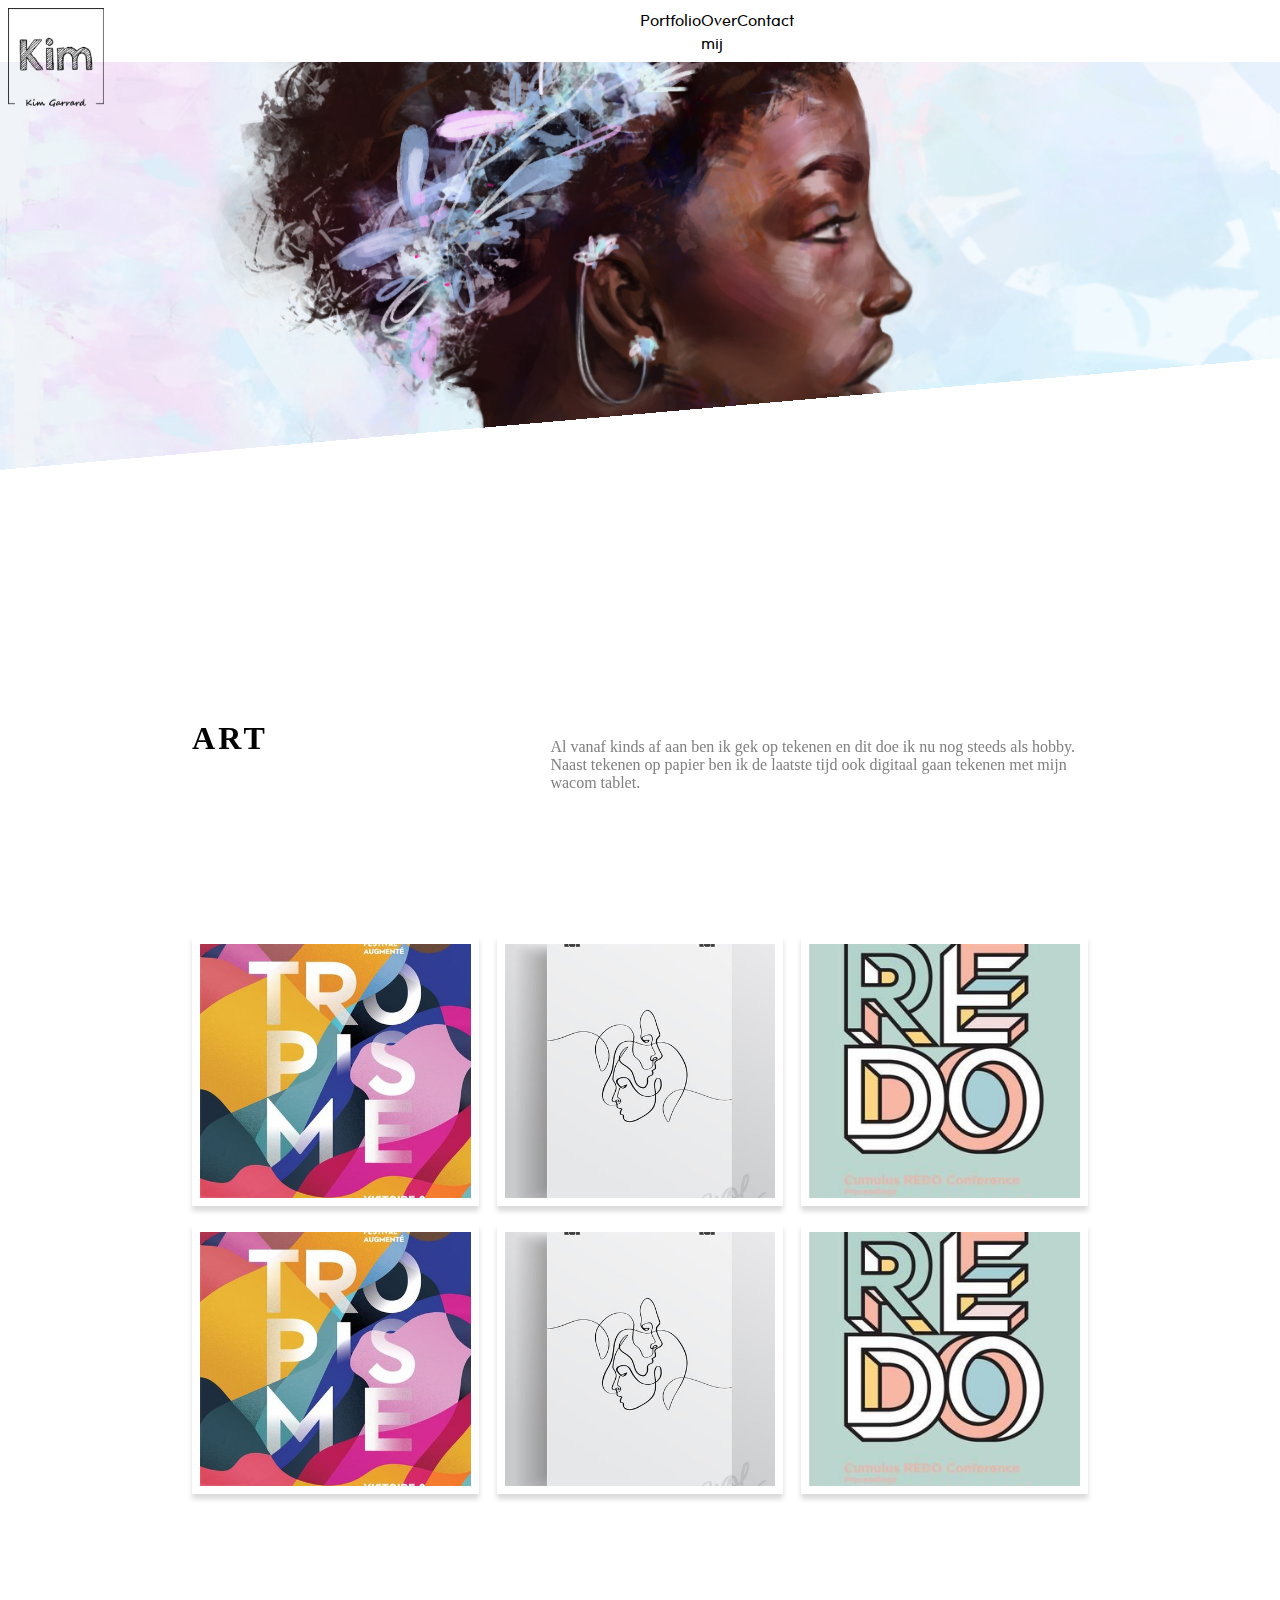
==== art.html @ 53658e79 "Update" ====
<!DOCTYPE html>
<html lang="nl">

<head>
    <meta charset="utf-8">
    <meta http-equiv="X-UA-Compatible" content="IE=edge">
    <title>Enjoin</title>
    <meta name="viewport" content="width=device-width, initial-scale=1">
    <link rel="stylesheet" href="CSS/portfolio.css">
</head>

<body>

    <nav>
        <a href="index.html"><img src="images/logo.png" alt="" class="logo"></a>
        <div>
          <a href="">Portfolio</a>
          <a href="">Over mij</a>
          <a href="">Contact</a>
      </div>
    </nav>

    <main id="art">

      <div class="firstfotodiv">
      </div>

      <div class="maindetail">

      <div class="introdiv">

        <article class="">
          <h2>Art</h2>
          <div class="projectinfo">

        </article>

        <article class="">
          <p>Al vanaf kinds af aan ben ik gek op tekenen en dit doe ik nu nog steeds als hobby. Naast tekenen op papier ben ik de
          laatste tijd ook digitaal gaan tekenen met mijn wacom tablet. </p>
        </article>

      </div>


      <div class="">

        <section class="imgrow">
          <div class="imgdiv">
            <img src="images/enjoin_insp3.jpg" alt="">
          </div>

          <div class="imgdiv">
            <img src="images/enjoin_insp2.jpg" alt="">
          </div>

          <div class="imgdiv">
            <img src="images/enjoin_insp4.jpg" alt="">
          </div>

        </section>

        <section class="imgrow">
          <div class="imgdiv">
            <img src="images/enjoin_insp3.jpg" alt="">
          </div>

          <div class="imgdiv">
            <img src="images/enjoin_insp2.jpg" alt="">
          </div>

          <div class="imgdiv">
            <img src="images/enjoin_insp4.jpg" alt="">
          </div>

        </section>

      </div>


      </div>

    </main>


    <script src="https://ajax.aspnetcdn.com/ajax/jQuery/jquery-3.4.1.min.js"></script>
    <script>

    // https://stackoverflow.com/questions/34831602/increase-element-opacity-when-user-scrolls-down-the-page
    $(window).scroll(function() {
    var scrollTop = $(this).scrollTop();

        $('.firstfotodiv').css({
          opacity: function() {
              var elementHeight = $(this).height(),
              opacity = ((elementHeight - scrollTop) / elementHeight);
              return opacity;
          }
        });
    });

    </script>

</body>

</html>
---- CSS/portfolio.css ----
* {
    box-sizing: border-box;
}

.invisible {
    opacity: 0;
}

@font-face {
    font-family: "FuturaCM";
    src: url("../fonts/Futura.ttf") format("truetype");
}

@font-face {
    font-family: "SofiaRegular";
    src: url("../fonts/SofiaProRegular.ttf") format("truetype");
}

@font-face {
    font-family: "SketchOpen";
    src: url("../fonts/KGSecondChancesSketch.ttf") format("truetype");
}

@font-face {
    font-family: "Sketch";
    src: url("../fonts/KGSecondChancesSolid.ttf") format("truetype");
}

h1, h2, h2 {
  letter-spacing: 0.1em;
  color: black;
  font-family: Avenir;
  font-size: 1.6em;
  margin: 0;
  text-transform: uppercase;
}

p {
  font-family: Avenir;
  margin: 0;
  color: grey;
}

a {
  text-decoration: none;
  color: #8ec8b4;
}

.imgdiv {
	overflow: hidden;
  object-fit: cover;
  box-shadow: 0 5px 5px rgba(0,0,0,0.15);
  border: 1em solid white;
  transition: transform 500ms ease;
}

.imgdiv img, .imgdiv video {
	width: 100%;
  height: 100%;
  object-fit: cover;
	transition: transform 500ms ease;
}

.imgdiv img:hover {
  transform: scale(1.1);
}

#realcontent {
  position: fixed;
  width: 500vw;
  height: 100vh;
  display: flex;
}

#fakecontent {
  height: 300vw;
}

body,
html {
    box-sizing: border-box;
    margin: 0;
    padding: 0;
}

nav {
    background-color: white;
    width: 100%;
    position: fixed;
    z-index: 5;
}

nav > div {
  display: flex;
  justify-content: space-around;
  padding: 0.5em 40em;
}

.logo {
    width: 6em;
    position: absolute;
    margin: 0.5em;
}

nav a {
    font-family: "SofiaRegular";
    text-decoration: none;
    font-size: 1em;
    color: black;
}

h1 {
  z-index: -2;
  margin: 0;
  transform: rotate(-90deg);
  font-size: 7em;
  display: inline-block;
  letter-spacing: 0.1em;
  margin-top: 2vh;
  font-family: "avenir black";
  color: #8ec8b4;
}

.test {
  width: 70vw;
  /* background-color: rgba(0,0,0,0.2); */
  height: 100vh;
  display: flex;
}

.background {
  background-color: #8ec8b4;
}

.kim {
  width: 50vw;
  /* object-fit: cover; */
}

.mijnwerk {
  display: flex;
  /* overflow-x: auto; */
  flex-wrap: nowrap;
  justify-content: flex-start;
  align-items: center;
  height: 100vh;
}

.mijnwerk .imgdiv {
	border-bottom: 8em solid white;
}

.mijnwerk article {
  width: 35vw;
  height: 70vh;
  border: 1em solid white;
  flex-shrink: 0;
}

.imgbox {
  background-image: url(../images/BackgroundCanvas.png);
  background-size: 120%;
  background-color: #cccccc;
  height: 100%;
}

.imgbox > a {
  width: 100%;
  height: 100%;
  display: flex;
  justify-content: center;
}

.imgbox > a img {
  width: 100%;
  object-fit: contain;
}

.hoverimg {
  object-fit: cover !important;
}

.mijnwerk a {
  text-align: center;
  text-decoration: none;
}

.mijnwerk section {
  /* margin-top: -10vh; */
  position: absolute;
  z-index: 2;
  /* background-image: -webkit-linear-gradient(93deg, white 60%, rgba(0, 0, 0, 0) 0%); */
  /* box-shadow: 0 4px 8px 0 rgba(0, 0, 0, 0.1); */
}

.mijnwerk h2 {
  letter-spacing: 0.1em;
  color: black;
  font-family: Avenir;
  font-size: 1.6em;
  margin: 0;
  padding-top: 4vh;
  transition: 0.3s;
}














/* DETAILPAGINA */

.maindetail {
  background-image: -webkit-linear-gradient(95deg, white 86%, rgba(0, 0, 0, 0) 0%);
  background-size: 120%;
  position: absolute;
  z-index: 0;
  width: 100vw;
  padding-left: 15vw;
  padding-right: 15vw;
  margin-top: 28vh;
  /* height: 150vh; */
  padding-top: 40vh;
}

.maindetail > div {
  margin-top: 12vh;
}

.maindetail > div:last-of-type{
  margin-bottom: 20vh;
}

.maindetail > div article p {
  margin-top: 2vh;
}

.projectinfo {
  margin-top: 2vh;
  display: flex;
  justify-content: space-between;
}

.projectinfo div {
  width: 40%;
}

.projectinfo div p:nth-of-type(1) {
  font-size: 1.1em;
  font-weight: bold;
  color: #8ec8b4;
}

.introdiv {
  display: flex;
  justify-content: space-between;
}

.introdiv h2 {
  font-size: 2em;
}

.introdiv article:nth-of-type(1) {
  width: 30%;
}

.introdiv article:nth-of-type(2) {
  width: 60%;
}

.introdiv article:nth-of-type(2) p {
  margin-bottom: 4vh;
}

.button {
  background-color: #8ec8b4;
  padding: 1em;
  border-radius: 0.5em;
  text-decoration: none;
  color: black;
  font-family: "avenir";
  transform: 0.5s ease;
}

.button:hover {
  background-color: #aee3d1;
}

.imgandtext {
  display: flex;
  justify-content: space-between;
}

.imgandtext div:nth-of-type(1) {
  width: 50%;
  height: 50vh;
  /* background-color: black; */
}

.imgandtext img {
  width: 100%;
  height: 100%;
  object-fit: cover;
}

.imgandtext article {
  width: 40%;
}

.imgrow {
  display: flex;
  justify-content: space-between;
  margin-top: 2vh;
}

.imgrow .imgdiv {
  width: 32%;
  border: 0.5em solid white;
  height: 30vh;
}

.videodiv {
  height: 46vh !important;
}

#dinner .firstfotodiv {
  background: url(../images/dinner2.jpg) no-repeat center 90%;
  height: 75vh;
  width: 100vw;
  overflow: hidden;
  position: fixed;
  z-index: -2;
  background-size: cover;
}

#enjoin .maindetail {
  margin-top: 31vh;
  padding-top: 40vh;
  height: auto;
}

#enjoin .firstfotodiv {
  background: url(../images/enjoinc.png) no-repeat center 90%;
  height: 75vh;
  width: 100vw;
  overflow: hidden;
  position: fixed;
  z-index: -2;
  background-size: cover;
}

#enjoin .imgrow .imgdiv {
  height: 35vh;
  width: 23.5%;
}

#enjoin .imgandtext article {
  width: 35%;
}

#enjoin .imgandtext .imgrow {
  width: 60%;
}

.imgdivenjoin {
  width: 35% !important;
  height: 80vh !important;
}

.articleenjoin {
  width: 60% !important;
}

#art .firstfotodiv {
  background: url(../images/artb.png) no-repeat center center;
  height: 75vh;
  width: 100vw;
  overflow: hidden;
  position: fixed;
  z-index: -2;
  background-size: cover;
}
/* 
#art .imgrow .imgdiv {
  height: 35vh;
  width: 23.5%;
} */



















/* RESPONSIVE */

@media (min-width: 20em) and (max-width: 47em) {

  .imgbox {
    height: 70%;
  }

  .mijnwerk article:nth-of-type(1) > div {
    background: url(../images/dinnerb.png) no-repeat center center;
    background-size: cover;
  }

  .mijnwerk article:nth-of-type(2) > div {
    background: url(../images/enjoinb.png) no-repeat center center;
    background-size: cover;
  }

  .mijnwerk article:nth-of-type(3) > div {
    background: url(../images/artb.png) no-repeat center center;
    background-size: cover;
  }

  .mijnwerk article:nth-of-type(4) > div {
    background: url(../images/etnischprofilerenb.png) no-repeat center center;
    background-size: cover;
  }

  .mijnwerk article:nth-of-type(5) > div {
    background: url(../images/schoenenb.png) no-repeat center center;
    background-size: cover;
  }

  .mijnwerk article:nth-of-type(6) > div {
    background: url(../images/wittewebsiteb.png) no-repeat center center;
    background-size: cover;
  }

  .mijnwerk article:nth-of-type(7) > div {
    background: url(../images/extrab.png) no-repeat center center;
    background-size: cover;
  }

  .mijnwerk article:nth-of-type(8) > div {
    background: url(../images/nemob.png) no-repeat center center;
    background-size: cover;
  }

  .mijnwerk article:nth-of-type(9) > div {
    background: url(../images/orcab.png) no-repeat center center;
    background-size: cover;
  }

  .imgbox a img {
    display: none;
  }

  #fakecontent {
    height: 1000vw;
  }

  .mijnwerk article {
      width: 85vw;
  }

}
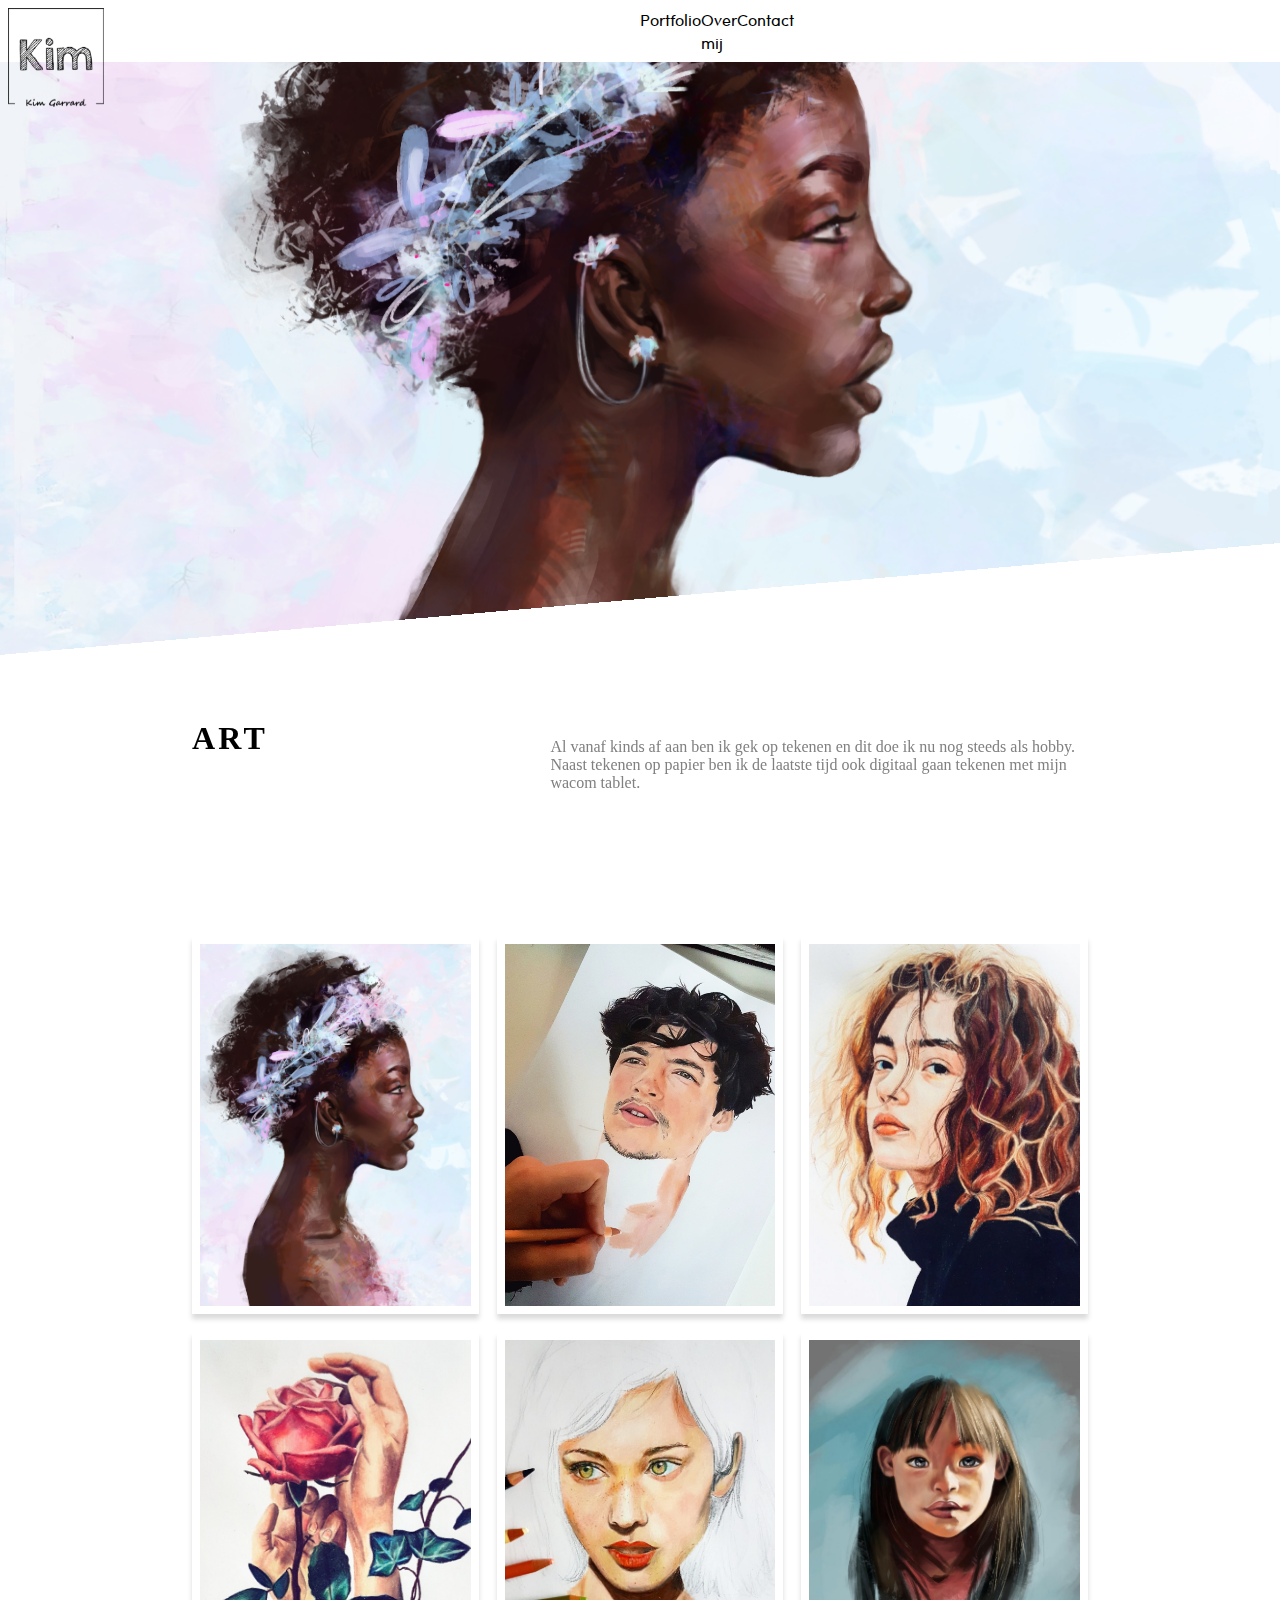
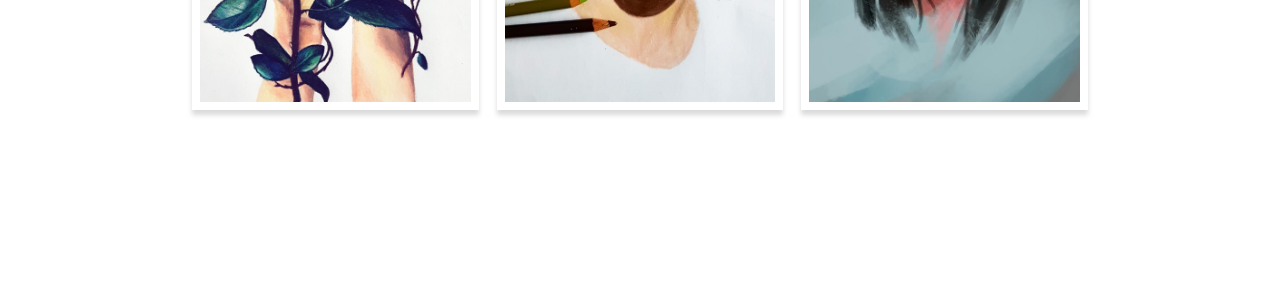
==== commit 3643b6d3: "art done" ====
--- a/art.html
+++ b/art.html
@@ -47,30 +47,30 @@
 
         <section class="imgrow">
           <div class="imgdiv">
-            <img src="images/enjoin_insp3.jpg" alt="">
+            <img src="images/artb.png" alt="">
           </div>
 
           <div class="imgdiv">
-            <img src="images/enjoin_insp2.jpg" alt="">
+            <img src="images/art4.jpeg" alt="">
           </div>
 
           <div class="imgdiv">
-            <img src="images/enjoin_insp4.jpg" alt="">
+            <img src="images/art2.jpeg" alt="">
           </div>
 
         </section>
 
         <section class="imgrow">
           <div class="imgdiv">
-            <img src="images/enjoin_insp3.jpg" alt="">
+            <img src="images/art5.jpeg" alt="">
           </div>
 
           <div class="imgdiv">
-            <img src="images/enjoin_insp2.jpg" alt="">
+            <img src="images/art1.jpeg" alt="">
           </div>
 
           <div class="imgdiv">
-            <img src="images/enjoin_insp4.jpg" alt="">
+            <img src="images/art3.jpeg" alt="">
           </div>
 
         </section>
--- a/CSS/portfolio.css
+++ b/CSS/portfolio.css
@@ -379,6 +379,12 @@
   width: 60% !important;
 }
 
+#art .maindetail {
+  margin-top: 48vh;
+  padding-top: 20vh;
+  height: auto;
+}
+
 #art .firstfotodiv {
   background: url(../images/artb.png) no-repeat center center;
   height: 75vh;
@@ -388,11 +394,10 @@
   z-index: -2;
   background-size: cover;
 }
-/* 
+
 #art .imgrow .imgdiv {
-  height: 35vh;
-  width: 23.5%;
-} */
+  height: 42vh;
+}
 
 
 
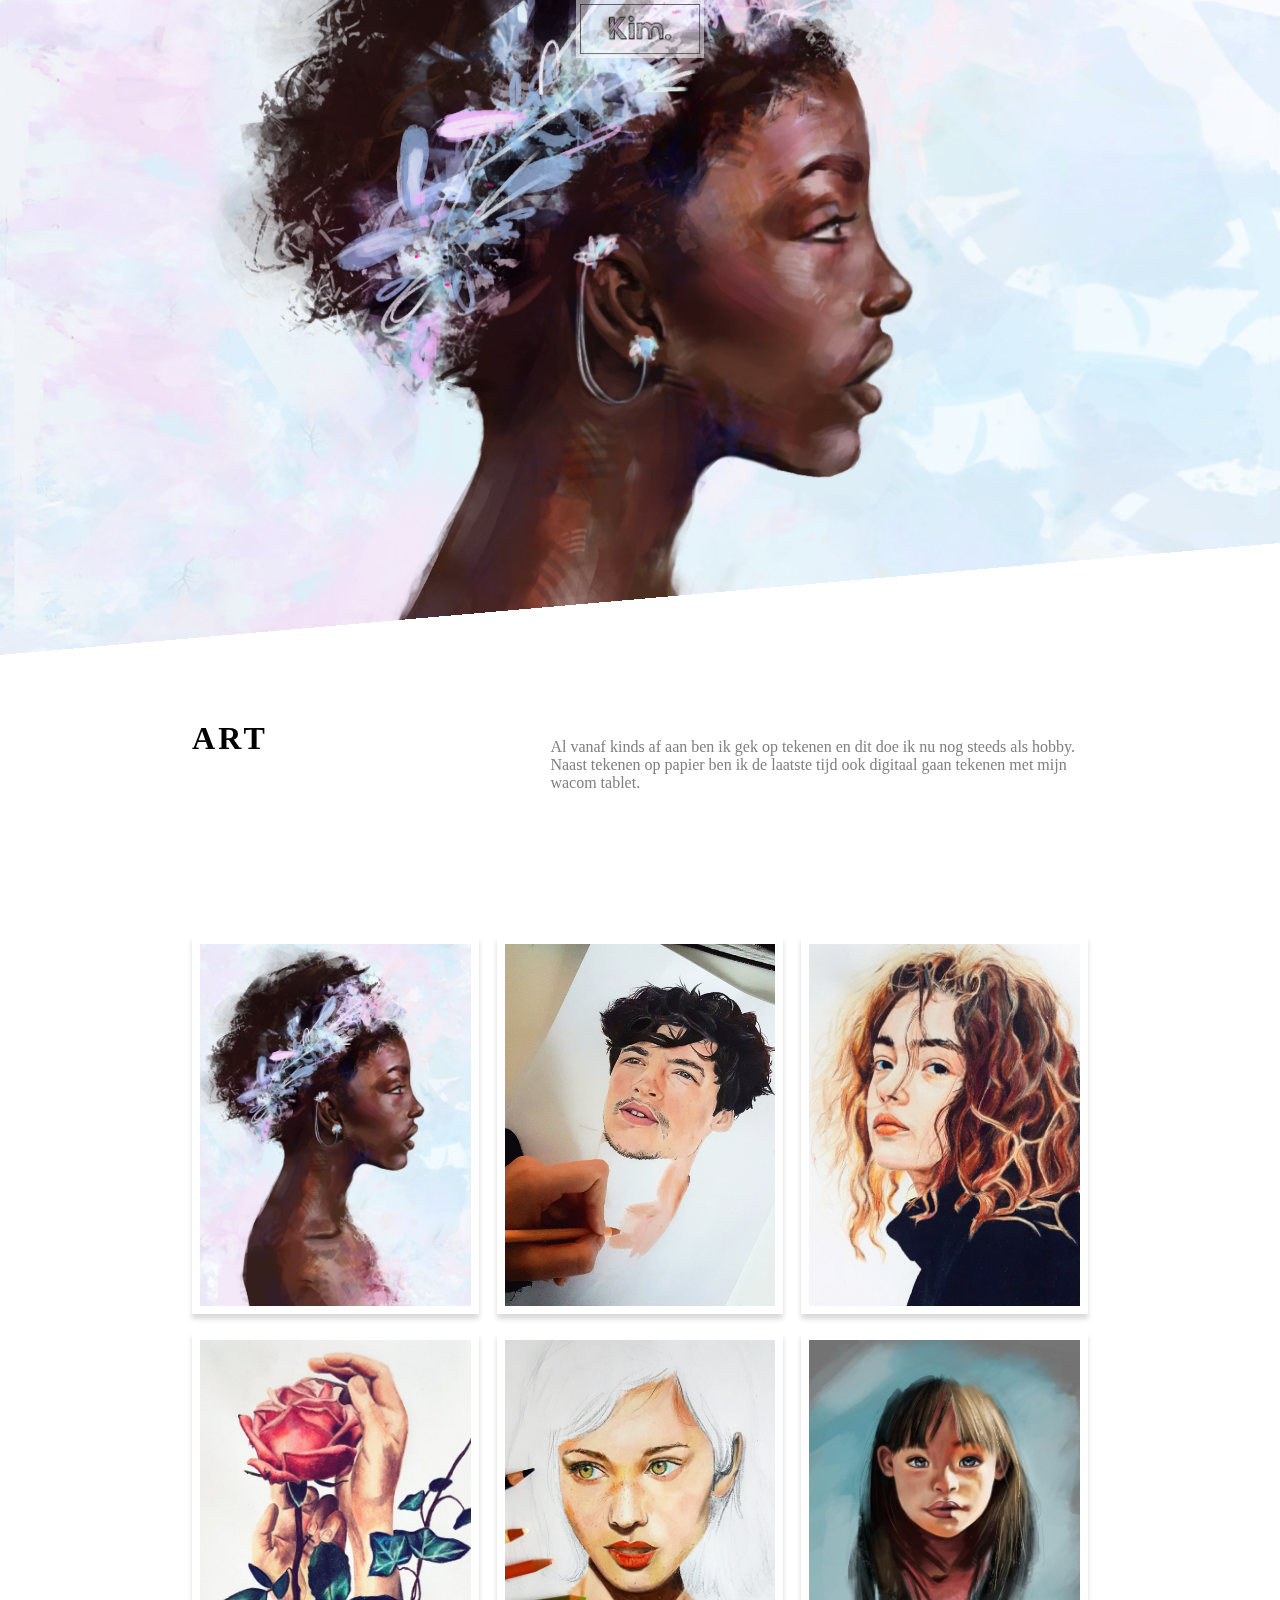
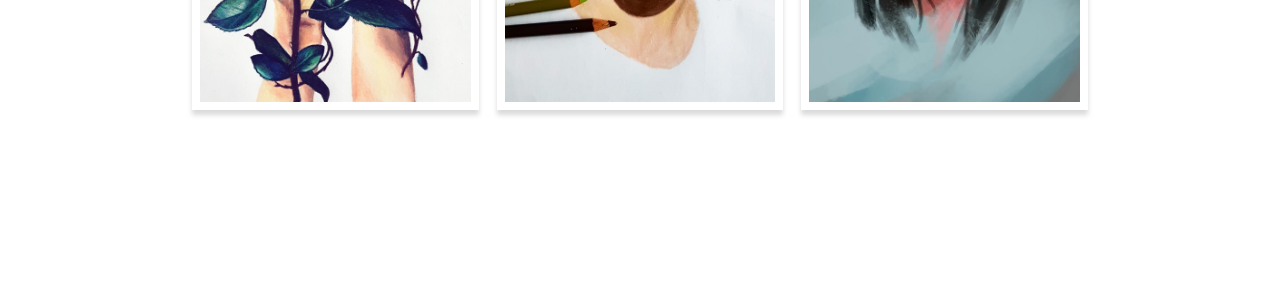
==== commit d56ec063: "Update" ====
--- a/art.html
+++ b/art.html
@@ -4,20 +4,16 @@
 <head>
     <meta charset="utf-8">
     <meta http-equiv="X-UA-Compatible" content="IE=edge">
-    <title>Enjoin</title>
+    <title>Portfolio Kim Garrard</title>
     <meta name="viewport" content="width=device-width, initial-scale=1">
     <link rel="stylesheet" href="CSS/portfolio.css">
+    <link rel="shortcut icon" type="image/png" href="images/favicon2.png"/>
 </head>
 
 <body>
 
     <nav>
-        <a href="index.html"><img src="images/logo.png" alt="" class="logo"></a>
-        <div>
-          <a href="">Portfolio</a>
-          <a href="">Over mij</a>
-          <a href="">Contact</a>
-      </div>
+        <a href="index.html"><img src="images/logo9.png" alt="" class="logo"></a>
     </nav>
 
     <main id="art">
--- a/CSS/portfolio.css
+++ b/CSS/portfolio.css
@@ -5,6 +5,11 @@
 .invisible {
     opacity: 0;
 }
+
+@font-face {
+    font-family: 'DayPosterBlackNF';
+    src:  url('styles/DayPosterBlackNF.ttf') format('truetype');
+  }
 
 @font-face {
     font-family: "FuturaCM";
@@ -26,7 +31,7 @@
     src: url("../fonts/KGSecondChancesSolid.ttf") format("truetype");
 }
 
-h1, h2, h2 {
+h1, h2 {
   letter-spacing: 0.1em;
   color: black;
   font-family: Avenir;
@@ -46,6 +51,20 @@
   color: #8ec8b4;
 }
 
+.mijnwerk article {
+  width: 35vw;
+  height: 70vh;
+  border: 1em solid white;
+  flex-shrink: 0;
+}
+
+.imgbox {
+  background-image: url(../images/BackgroundCanvas.png);
+  background-size: 120%;
+  background-color: #cccccc;
+  height: 100%;
+}
+
 .imgdiv {
 	overflow: hidden;
   object-fit: cover;
@@ -73,7 +92,7 @@
 }
 
 #fakecontent {
-  height: 300vw;
+  height: 340vw;
 }
 
 body,
@@ -84,22 +103,26 @@
 }
 
 nav {
-    background-color: white;
+    /* background-color: white; */
     width: 100%;
     position: fixed;
     z-index: 5;
-}
-
-nav > div {
+    display: flex;
+    justify-content: center;
+}
+
+/* nav > div {
   display: flex;
   justify-content: space-around;
   padding: 0.5em 40em;
-}
+} */
 
 .logo {
-    width: 6em;
-    position: absolute;
-    margin: 0.5em;
+    background-color: rgba(255,255,255,0.5);
+    width: 8em;
+    mix-blend-mode: darken;
+    /* position: absolute; */
+    /* margin: 0.5em; */
 }
 
 nav a {
@@ -108,6 +131,14 @@
     font-size: 1em;
     color: black;
 }
+
+/* .titel {
+  position: absolute;
+  z-index: 5 !important;
+  left: 30vw !important;
+  top: 40vh !important;
+  z-index: -2 !important;
+} */
 
 h1 {
   z-index: -2;
@@ -130,11 +161,45 @@
 
 .background {
   background-color: #8ec8b4;
+  height: 100vh;
+}
+
+.background > div {
+  width: 40vw;
+  position: absolute;
+  top: 10vh;
+  left: 5vw;
+}
+
+.background > div div {
+  width: 20vw;
+  margin-top: 5vh;
+}
+
+.background > div div p {
+  font-size: 1.2em;
+  margin-bottom: 4vh;
+}
+
+.background a {
+  padding: 1em 2em;
+  background-color: #e1f1eb;
+  border-radius: 0.5em;
+  color: black;
+  font-family: "avenir";
+}
+
+.background h2 {
+  top: 20vh;
+  font-size: 3em;
 }
 
 .kim {
+  height: 100vh;
+  left: 0;
   width: 50vw;
-  /* object-fit: cover; */
+  bottom: 0;
+  object-fit: cover;
 }
 
 .mijnwerk {
@@ -227,7 +292,6 @@
   padding-left: 15vw;
   padding-right: 15vw;
   margin-top: 28vh;
-  /* height: 150vh; */
   padding-top: 40vh;
 }
 
@@ -302,7 +366,6 @@
 .imgandtext div:nth-of-type(1) {
   width: 50%;
   height: 50vh;
-  /* background-color: black; */
 }
 
 .imgandtext img {
@@ -331,6 +394,12 @@
   height: 46vh !important;
 }
 
+#dinner .maindetail {
+  margin-top: 26vh;
+  padding-top: 40vh;
+  height: auto;
+}
+
 #dinner .firstfotodiv {
   background: url(../images/dinner2.jpg) no-repeat center 90%;
   height: 75vh;
@@ -399,6 +468,160 @@
   height: 42vh;
 }
 
+#etnischprofileren .maindetail {
+  margin-top: 24vh;
+  padding-top: 46vh;
+  height: auto;
+}
+
+#etnischprofileren .firstfotodiv {
+  background: url(../images/etnischprofilerenc.png) no-repeat center 40%;
+  height: 75vh;
+  width: 100vw;
+  overflow: hidden;
+  position: fixed;
+  z-index: -2;
+  background-size: cover;
+}
+
+.imgrowetnisch .imgdiv {
+  height: 30vh;
+  background-color: #191919;
+}
+
+.imgrowetnisch .imgdiv img {
+  object-fit: contain;
+}
+
+.videodivetnischprofileren {
+  margin-top: 5vh !important;
+  height: 70vh !important;
+}
+
+#schoenen .maindetail {
+  margin-top: 7vh;
+  padding-top: 60vh;
+  height: auto;
+}
+
+#schoenen .firstfotodiv {
+  background: url(../images/schoenenb.png) no-repeat center 70%;
+  height: 75vh;
+  width: 100vw;
+  overflow: hidden;
+  position: fixed;
+  z-index: -2;
+  background-size: cover;
+}
+
+.imgrowschoenen div {
+  height: 35vh !important;
+}
+
+.imgdivschoenen {
+  width: 30% !important;
+  height: 25vh !important;
+  border: 0.5em solid white !important;
+}
+
+.articleschoenen {
+  width: 25vw !important;
+}
+
+.imgandtextschoenen div:nth-of-type(1) {
+  width: 60%;
+  height: 50vh;
+}
+
+.imgandtextschoenen article {
+  width: 30%;
+}
+
+#wittewebsite .maindetail {
+  margin-top: 26vh;
+  padding-top: 46vh;
+  height: auto;
+}
+
+#wittewebsite .firstfotodiv {
+  background: url(../images/wittewebsitec.jpg) no-repeat center 60%;
+  height: 75vh;
+  width: 100vw;
+  overflow: hidden;
+  position: fixed;
+  z-index: -2;
+  background-size: cover;
+}
+
+.imgrowww div {
+  height: 26vh !important;
+}
+
+.videodivww {
+  width: 60% !important;
+  height: 48vh !important;
+}
+
+.imgandtextww article {
+  width: 30% !important;
+}
+
+#extra .maindetail {
+  margin-top: 50vh;
+  padding-top: 20vh;
+  height: auto;
+}
+
+#extra .firstfotodiv {
+  background: url(../images/extrab.png) no-repeat center 40%;
+  height: 75vh;
+  width: 100vw;
+  overflow: hidden;
+  position: fixed;
+  z-index: -2;
+  background-size: cover;
+}
+
+#orca .maindetail {
+  margin-top: 49vh;
+  padding-top: 20vh;
+  height: auto;
+}
+
+#orca .firstfotodiv {
+  background: url(../images/orcab.png) no-repeat center center;
+  height: 75vh;
+  width: 100vw;
+  overflow: hidden;
+  position: fixed;
+  z-index: -2;
+  background-size: cover;
+}
+
+#nemo .maindetail {
+  margin-top: 28vh;
+  padding-top: 42vh;
+  height: auto;
+}
+
+#nemo .firstfotodiv {
+  background: url(../images/nemob.png) no-repeat center 25%;
+  height: 75vh;
+  width: 100vw;
+  overflow: hidden;
+  position: fixed;
+  z-index: -2;
+  background-size: cover;
+}
+
+.imgrownemo div, .imgrownemo2 div {
+  height: 35vh !important;
+}
+
+.imgrownemo div img:hover {
+  transform: scale(1.15);
+}
+
 
 
 
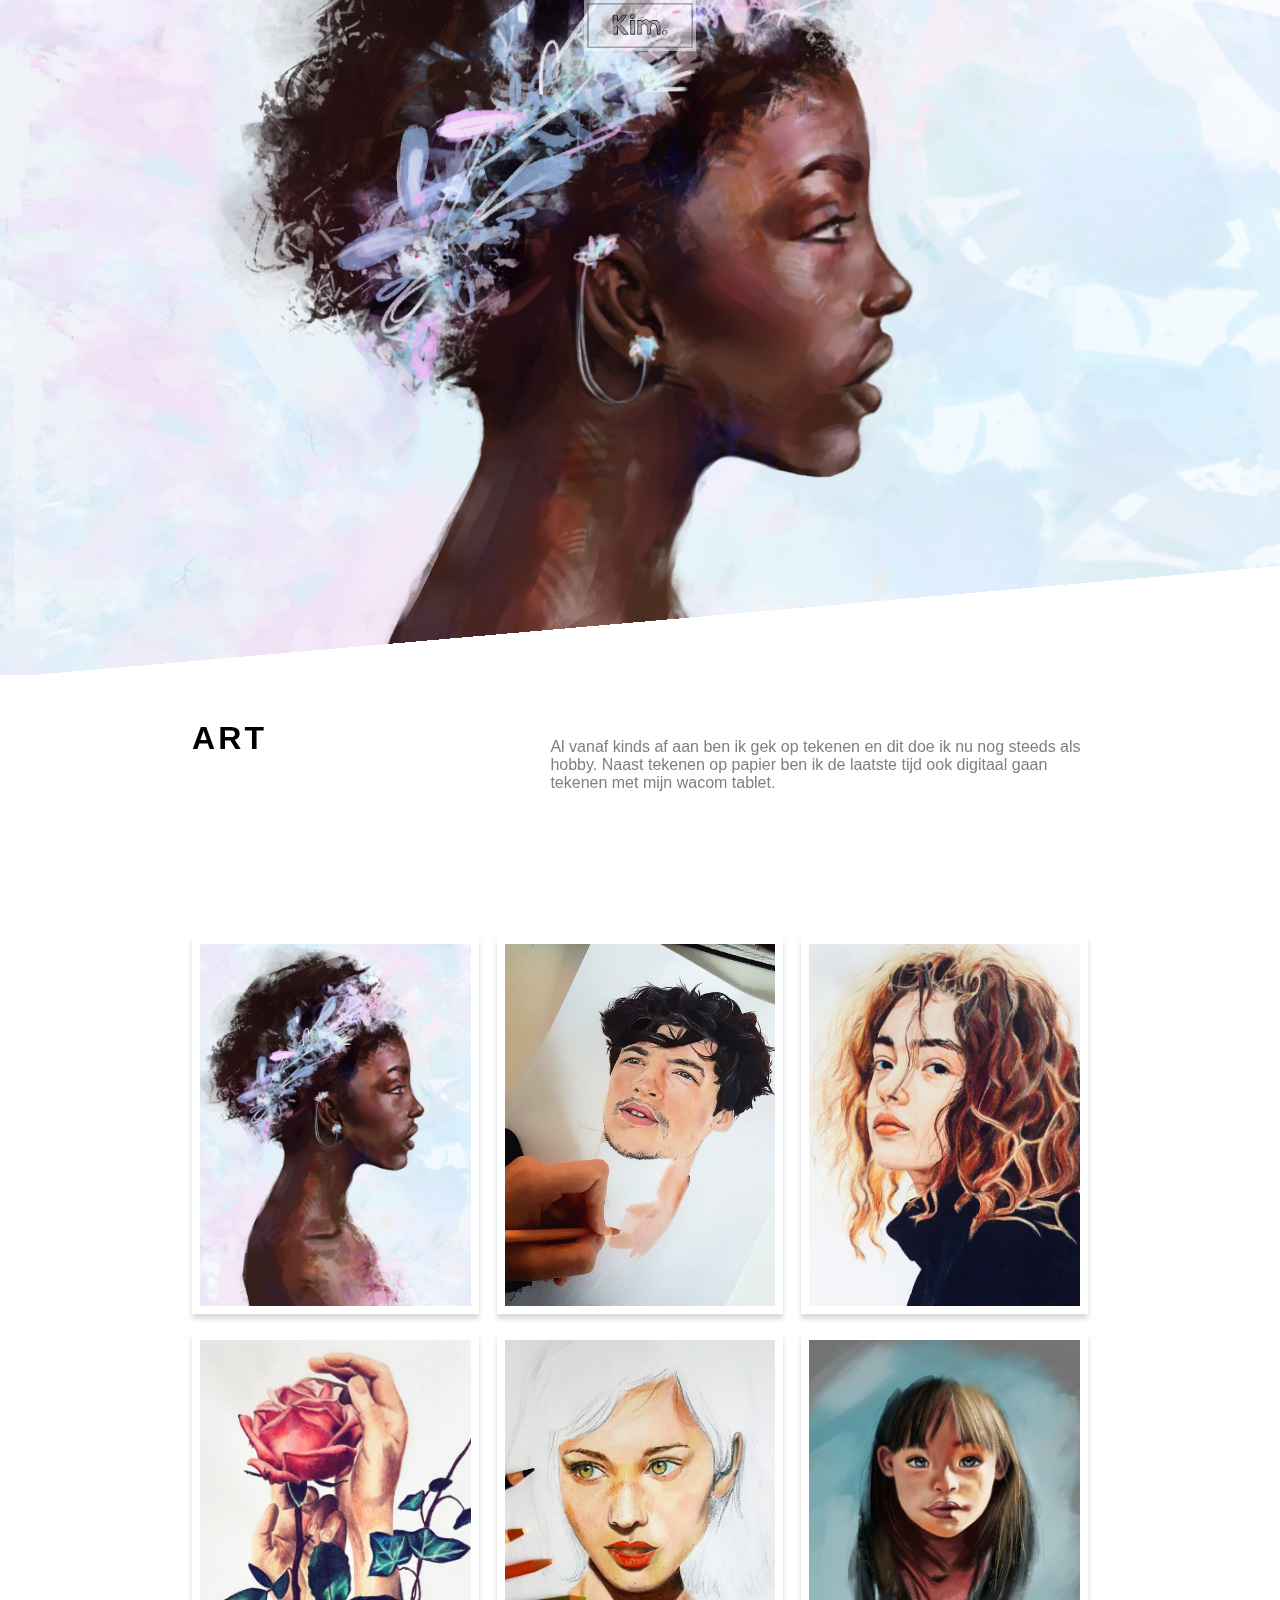
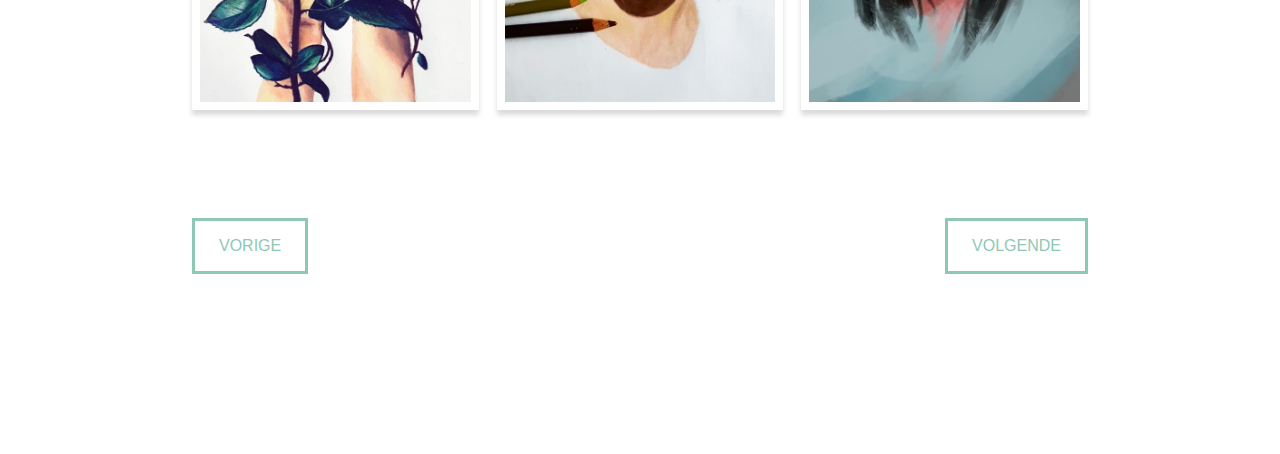
==== commit 9668ca7b: "Update" ====
--- a/art.html
+++ b/art.html
@@ -41,7 +41,7 @@
 
       <div class="">
 
-        <section class="imgrow">
+        <section class="imgrow imgrowshow">
           <div class="imgdiv">
             <img src="images/artb.png" alt="">
           </div>
@@ -56,7 +56,7 @@
 
         </section>
 
-        <section class="imgrow">
+        <section class="imgrow imgrowshow">
           <div class="imgdiv">
             <img src="images/art5.jpeg" alt="">
           </div>
@@ -71,6 +71,13 @@
 
         </section>
 
+      </div>
+
+
+      <div class="casesdiv">
+            <a class="button" href="enjoin.html">Vorige</a>
+
+            <a class="button" href="etnischprofileren.html">Volgende</a>
       </div>
 
 
--- a/CSS/portfolio.css
+++ b/CSS/portfolio.css
@@ -5,6 +5,9 @@
 .invisible {
     opacity: 0;
 }
+
+@import url(//db.onlinewebfonts.com/c/331ec49c0d78e469c42c1d814dd45838?family=Avenir+Book);
+@import url(//db.onlinewebfonts.com/c/901497541657a2f24e42848bcf7fad52?family=Avenir+Heavy);
 
 @font-face {
     font-family: 'DayPosterBlackNF';
@@ -34,14 +37,14 @@
 h1, h2 {
   letter-spacing: 0.1em;
   color: black;
-  font-family: Avenir;
+  font-family: "Avenir heavy", Helvetica;
   font-size: 1.6em;
   margin: 0;
   text-transform: uppercase;
 }
 
 p {
-  font-family: Avenir;
+  font-family: "Avenir", Helvetica;
   margin: 0;
   color: grey;
 }
@@ -66,7 +69,7 @@
 }
 
 .imgdiv {
-	overflow: hidden;
+	/* overflow: hidden; */
   object-fit: cover;
   box-shadow: 0 5px 5px rgba(0,0,0,0.15);
   border: 1em solid white;
@@ -80,11 +83,11 @@
 	transition: transform 500ms ease;
 }
 
-.imgdiv img:hover {
+/* .imgdiv img:hover {
   transform: scale(1.1);
-}
-
-#realcontent {
+} */
+
+/* #realcontent {
   position: fixed;
   width: 500vw;
   height: 100vh;
@@ -93,7 +96,7 @@
 
 #fakecontent {
   height: 340vw;
-}
+} */
 
 body,
 html {
@@ -104,25 +107,17 @@
 
 nav {
     /* background-color: white; */
-    width: 100%;
+    width: 100vw;
     position: fixed;
     z-index: 5;
     display: flex;
     justify-content: center;
 }
 
-/* nav > div {
-  display: flex;
-  justify-content: space-around;
-  padding: 0.5em 40em;
-} */
-
 .logo {
     background-color: rgba(255,255,255,0.5);
-    width: 8em;
+    width: 7em;
     mix-blend-mode: darken;
-    /* position: absolute; */
-    /* margin: 0.5em; */
 }
 
 nav a {
@@ -132,25 +127,23 @@
     color: black;
 }
 
-/* .titel {
-  position: absolute;
-  z-index: 5 !important;
-  left: 30vw !important;
-  top: 40vh !important;
-  z-index: -2 !important;
+.portfoliodiv {
+  display: flex;
+  justify-content: center;
+  align-items: center;
+}
+
+/* h1 {
+  z-index: -2;
+  margin-left: -1.9vw !important;
+  font-size: 13vh;
+  writing-mode: vertical-rl;
+  margin: 0;
+  transform: scaleX(-1) scaleY(-1);
+  letter-spacing: 0.1em;
+  font-family: "Avenir heavy", Helvetica;
+  color: #8ec8b4;
 } */
-
-h1 {
-  z-index: -2;
-  margin: 0;
-  transform: rotate(-90deg);
-  font-size: 7em;
-  display: inline-block;
-  letter-spacing: 0.1em;
-  margin-top: 2vh;
-  font-family: "avenir black";
-  color: #8ec8b4;
-}
 
 .test {
   width: 70vw;
@@ -167,29 +160,44 @@
 .background > div {
   width: 40vw;
   position: absolute;
-  top: 10vh;
+  top: 11vh;
   left: 5vw;
 }
 
 .background > div div {
   width: 20vw;
-  margin-top: 5vh;
+  margin-top: 2vh;
 }
 
 .background > div div p {
-  font-size: 1.2em;
   margin-bottom: 4vh;
+  color: #696969;
 }
 
 .background a {
+  position: relative;
+  z-index: 2;
   padding: 1em 2em;
-  background-color: #e1f1eb;
-  border-radius: 0.5em;
+  background-color: #8ec8b4;
   color: black;
-  font-family: "avenir";
+  font-family: "Avenir", Helvetica;
+  color: white;
+  text-transform: uppercase;
+  border: 0.2em solid white;
+  transition: all 0.4s ease 0s;
+}
+
+.background a:hover  {
+  color: #8ec8b4 !important;
+  background: white;
+  border-color: white !important;
+  transition: all 0.4s ease 0s;
 }
 
 .background h2 {
+  color: white;
+  letter-spacing: normal;
+  text-transform: none;
   top: 20vh;
   font-size: 3em;
 }
@@ -200,6 +208,11 @@
   width: 50vw;
   bottom: 0;
   object-fit: cover;
+}
+
+.kimgarrard {
+  position: absolute;
+  z-index: 0;
 }
 
 .mijnwerk {
@@ -241,7 +254,7 @@
   object-fit: contain;
 }
 
-.hoverimg {
+.img2 {
   object-fit: cover !important;
 }
 
@@ -252,7 +265,7 @@
 
 .mijnwerk section {
   /* margin-top: -10vh; */
-  position: absolute;
+  /* position: absolute; */
   z-index: 2;
   /* background-image: -webkit-linear-gradient(93deg, white 60%, rgba(0, 0, 0, 0) 0%); */
   /* box-shadow: 0 4px 8px 0 rgba(0, 0, 0, 0.1); */
@@ -261,11 +274,55 @@
 .mijnwerk h2 {
   letter-spacing: 0.1em;
   color: black;
-  font-family: Avenir;
+  font-family: "Avenir medium", Helvetica;
   font-size: 1.6em;
   margin: 0;
   padding-top: 4vh;
   transition: 0.3s;
+}
+
+.overmijleft {
+  width: 60vw !important;
+}
+
+.overmij {
+  width: 50vw;
+}
+
+.overmij p {
+  margin-top: 3vh;
+}
+
+.overmijp {
+  margin-bottom: 6vh;
+}
+
+.overmijp2 {
+  margin-bottom: 3vh;
+  font-size: 1.2em;
+}
+
+.mail {
+  margin-top: 5vh;
+  padding: 1em 2em;
+  background-color: white;
+  color: #8ec8b4;
+  font-family: "Avenir", Helvetica;
+  /* color: white; */
+  text-transform: uppercase;
+  border: 0.2em solid #8ec8b4;
+  transition: all 0.4s ease 0s;
+}
+
+.mail:hover  {
+  color: #ffffff !important;
+  background: #8ec8b4;
+  border-color: #8ec8b4 !important;
+  transition: all 0.4s ease 0s;
+}
+
+.hide {
+  display: none;
 }
 
 
@@ -346,16 +403,21 @@
 
 .button {
   background-color: #8ec8b4;
-  padding: 1em;
-  border-radius: 0.5em;
+  padding: 1em 1.5em;
+  background-color: white;
+  color: #8ec8b4;
   text-decoration: none;
-  color: black;
-  font-family: "avenir";
-  transform: 0.5s ease;
+  font-family: "Avenir", Helvetica;
+  text-transform: uppercase;
+  border: 0.2em solid #8ec8b4;
+  transition: all 0.4s ease 0s;
 }
 
 .button:hover {
-  background-color: #aee3d1;
+  color: #ffffff !important;
+  background: #8ec8b4;
+  border-color: #8ec8b4 !important;
+  transition: all 0.4s ease 0s;
 }
 
 .imgandtext {
@@ -544,7 +606,7 @@
 }
 
 #wittewebsite .firstfotodiv {
-  background: url(../images/wittewebsitec.jpg) no-repeat center 60%;
+  background: url(../images/wittewebsited.png) no-repeat center 50%;
   height: 75vh;
   width: 100vw;
   overflow: hidden;
@@ -573,7 +635,7 @@
 }
 
 #extra .firstfotodiv {
-  background: url(../images/extrab.png) no-repeat center 40%;
+  background: url(../images/extrab.jpg) no-repeat center 40%;
   height: 75vh;
   width: 100vw;
   overflow: hidden;
@@ -622,6 +684,17 @@
   transform: scale(1.15);
 }
 
+.casesdiv {
+  width: 100%;
+  display: flex;
+  justify-content: space-between;
+}
+
+.invisible {
+  opacity: 0;
+}
+
+
 
 
 
@@ -642,10 +715,28 @@
 
 /* RESPONSIVE */
 
-@media (min-width: 20em) and (max-width: 47em) {
-
-  .imgbox {
-    height: 70%;
+/* images mobile ipad */
+@media (min-width: 20em) and (max-width: 79em) {
+
+  .portfoliodiv {
+    position: absolute;
+    width: 100vw;
+  }
+
+  .kimgarrard {
+    opacity: 0;
+  }
+
+  h1 {
+    z-index: -2;
+    /* margin-left: -1.9vw !important; */
+    font-size: 13vh;
+    /* writing-mode: vertical-rl; */
+    margin: 0;
+    /* transform: scaleX(-1) scaleY(-1); */
+    letter-spacing: 0.1em;
+    font-family: "Avenir heavy", Helvetica;
+    color: #8ec8b4;
   }
 
   .mijnwerk article:nth-of-type(1) > div {
@@ -674,12 +765,12 @@
   }
 
   .mijnwerk article:nth-of-type(6) > div {
-    background: url(../images/wittewebsiteb.png) no-repeat center center;
+    background: url(../images/wittewebsited.png) no-repeat center center;
     background-size: cover;
   }
 
   .mijnwerk article:nth-of-type(7) > div {
-    background: url(../images/extrab.png) no-repeat center center;
+    background: url(../images/extrab.jpg) no-repeat center center;
     background-size: cover;
   }
 
@@ -692,17 +783,431 @@
     background: url(../images/orcab.png) no-repeat center center;
     background-size: cover;
   }
+}
+
+
+
+
+/* mobile */
+@media (min-width: 20em) and (max-width: 47em) {
+
+  html {
+    overflow-x: hidden;
+  }
+
+  body {
+    width: 100vw;
+    overflow-x: hidden;
+  }
+
+  #realcontent {
+    height: auto;
+    width: 100vw !important;
+    position: relative;
+    /* display: block; */
+  }
+
+  .logo {
+    width: 6em;
+  }
+
+  .background > div {
+    width: 90vw;
+    top: 10vh;
+    left: 5vw;
+  }
+
+  .background > div div {
+    width: 100%;
+    margin-top: 1vh;
+  }
+
+  .background h2 {
+    font-size: 2em;
+  }
+
+  h1 {
+    z-index: 2;
+    position: absolute;
+    font-size: 3em;
+    text-align: center;
+    top: 109vh;
+    width: 100vw;
+    transform: rotate(0deg);
+  }
+
+  .mijnwerk {
+    overflow-x: auto;
+    padding-top: 7vh;
+  }
+
+  .mijnwerk .imgdiv {
+    border-bottom: 10em solid white;
+  }
+
+  .mijnwerk h1 {
+    top: 3vh;
+  }
+
+  .test, .kim {
+    width: 100vw;
+  }
+
+  /* .imgbox {
+    height: 90%;
+  } */
 
   .imgbox a img {
     display: none;
   }
 
   #fakecontent {
-    height: 1000vw;
+    display: none !important;
   }
 
   .mijnwerk article {
       width: 85vw;
   }
 
-}
+  .maindetail {
+    background-image: none;
+    background-color: white;
+    margin-top: 75vh !important;
+    padding-top: 0 !important;
+    padding-left: 5vw;
+    padding-right: 5vw;
+  }
+
+  .introdiv {
+    display: block;
+  }
+
+  article {
+    width: 92% !important;
+  }
+
+  .maindetail div {
+    width: 100% !important;
+  }
+
+  .imgandtext {
+    display: block !important;
+  }
+
+  .imgdiv {
+    border: 0.5em solid white;
+  }
+
+  .imgandtext article {
+    margin-top: 5vh;
+    width: 100% !important;
+  }
+
+  .imgrow {
+    display: block !important;
+  }
+
+  .introdiv {
+    margin-top: 5vh !important;
+  }
+
+  .introdiv article:nth-of-type(2) {
+    margin-top: 5vh;
+  }
+
+  .videodiv {
+    border: 0.5em solid white;
+    height: 34vh !important;
+  }
+
+  .imgrowenjoin {
+    display: flex !important;
+    flex-wrap: wrap;
+  }
+
+  .imgrowenjoin div {
+    width: 50% !important;
+  }
+
+  #enjoin .imgandtext .imgrow {
+    width: 100%;
+  }
+
+  #enjoin .imgrow .imgdiv {
+    height: 43vh;
+  }
+
+  .imgdivww {
+    height: 40vh !important;
+  }
+
+  .imgrowww div {
+    height: 29vh !important;
+  }
+
+  .videodivww {
+    height: 29vh !important;
+  }
+
+  .imgrownemo {
+    display: flex !important;
+    flex-wrap: wrap;
+  }
+
+  .imgrownemo div {
+    width: 50% !important;
+  }
+
+  .overmij {
+    width: 100vw;
+  }
+
+  .overmijp {
+    margin-bottom: 0;
+  }
+
+  .overmij p {
+    margin-top: 2vh;
+  }
+
+  .imgrownemo div, .imgrownemo2 div {
+    height: 26vh !important;
+  }
+
+
+}
+
+
+
+/* tablet */
+@media (min-width: 47em) and (max-width: 79em) {
+
+  html {
+    overflow-x: hidden;
+  }
+
+  body {
+    width: 100vw;
+    overflow-x: hidden;
+  }
+
+  #realcontent {
+    height: auto;
+    width: 100vw !important;
+    position: relative;
+    /* display: block; */
+  }
+
+  .background > div {
+    width: 90vw;
+    top: 10vh;
+    left: 5vw;
+  }
+
+  .background > div div {
+    width: 60%;
+    margin-top: 1vh;
+  }
+
+  h1 {
+    position: absolute;
+    font-size: 5em;
+    text-align: center;
+    top: 107vh;
+    width: 100vw;
+    transform: rotate(0deg);
+  }
+
+  .mijnwerk {
+    overflow-x: auto;
+    padding-top: 7vh;
+  }
+
+  .mijnwerk h1 {
+    top: 3vh;
+  }
+
+  .mijnwerk h2 {
+    padding-top: 3vh;
+  }
+
+  .test, .kim {
+    width: 100vw;
+  }
+
+  .imgbox a img {
+    display: none;
+  }
+
+  #fakecontent {
+    display: none !important;
+  }
+
+  .mijnwerk article {
+      width: 85vw;
+  }
+
+  .maindetail {
+    background-image: none;
+    background-color: white;
+    margin-top: 75vh !important;
+    padding-top: 0 !important;
+    padding-left: 5vw;
+    padding-right: 5vw;
+  }
+
+  .imgandtextfullscreen div {
+    margin-top: 4vh;
+    width: 100% !important;
+    height: 44vh !important;
+  }
+
+  .imgandtextfullscreen {
+    display: block !important;
+  }
+
+  .imgandtextfullscreen article {
+    margin-top: 5vh;
+    width: 100% !important;
+  }
+
+  .introdiv {
+    margin-top: 5vh !important;
+  }
+
+  .introdiv article:nth-of-type(2) {
+    margin-top: 5vh;
+  }
+
+  .videodiv {
+    border: 0.5em solid white;
+    height: 34vh !important;
+  }
+
+  .imgrowenjoin {
+    display: flex !important;
+    flex-wrap: wrap;
+  }
+
+  .imgrowenjoin div {
+    width: 50% !important;
+  }
+
+  /* #enjoin .imgandtext .imgrow {
+    width: 100%;
+  } */
+
+  #enjoin .imgrow .imgdiv {
+    height: 35vh;
+  }
+
+  .imgdivww {
+    height: 40vh !important;
+  }
+
+  .imgrowww div {
+    height: 13vh !important;
+  }
+
+  .videodivww {
+    height: 29vh !important;
+  }
+
+  .imgrownemo {
+    display: flex !important;
+    flex-wrap: wrap;
+  }
+
+  .imgrownemo div {
+    width: 50% !important;
+  }
+
+  #enjoin .imgandtext article {
+    width: 35% !important;
+  }
+
+  .imgdivenjoin {
+    width: 60% !important;
+    height: 67vh !important;
+  }
+
+  .imgrowetnisch {
+    display: block;
+  }
+
+  .imgrowetnisch div {
+    width: 100% !important;
+    height: 36vh !important;
+  }
+
+  .imgrowschoenen div {
+    width: 35% !important;
+    height: 18vh !important;
+  }
+
+  .articleschoenen {
+    width: 31vw !important;
+  }
+
+  .imgdivschoenen {
+    height: 12vh !important;
+  }
+
+  .imgandtextschoenen .videodiv {
+    height: 30vh !important;
+  }
+
+  .imgrowshow .imgdiv {
+    height: 20vh !important;
+  }
+
+  .mijnwerk article {
+    padding-left: 5vw;
+    padding-right: 5vw;
+    width: 100vw;
+  }
+
+  .overmij {
+    width: 100vw;
+  }
+
+
+}
+
+@media (min-width: 79em)  {
+
+  .imgdiv img:hover {
+    transform: scale(1.1);
+  }
+
+  #realcontent {
+    position: fixed;
+    width: 500vw;
+    height: 100vh;
+    display: flex;
+  }
+
+  #fakecontent {
+    height: 340vw;
+  }
+
+  h1 {
+    z-index: -2;
+    margin-left: -1.9vw !important;
+    font-size: 13vh;
+    writing-mode: vertical-rl;
+    margin: 0;
+    transform: scaleX(-1) scaleY(-1);
+    letter-spacing: 0.1em;
+    font-family: "Avenir heavy", Helvetica;
+    color: #8ec8b4;
+  }
+
+  .mijnwerk section {
+    position: absolute;
+  }
+
+  .imgdiv {
+    overflow: hidden;
+  }
+}
